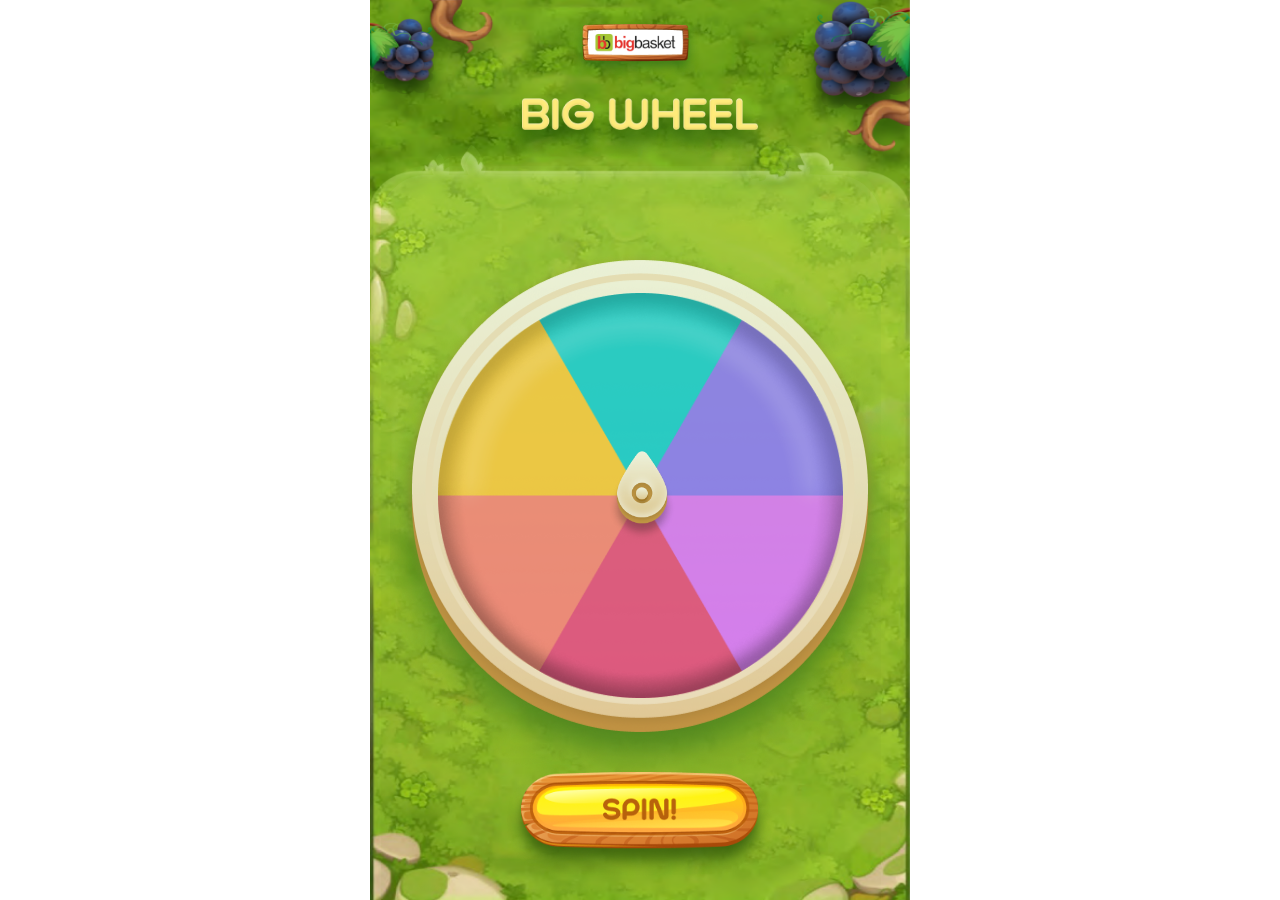
==== index.html @ 1619d9d5 "3rd  commit" ====
<!DOCTYPE html>
<html lang="en">
  <head>
    <meta charset="UTF-8" />
    <meta http-equiv="X-UA-Compatible" content="IE=edge" />
    <meta name="viewport" content="width=device-width, initial-scale=1.0" />
    <link rel="stylesheet" href="./style.css" />
    <title>Big Spin</title>
  </head>
  <body>
    <div class="container">
      <div class="background">
        <img src="./assets/BG.png" alt="background" />
      </div>
      <div class="vector">
        <img src="./assets/Vector.png" alt="vector" />
      </div>
      <div class="mask-group">
        <img src="./assets/Mask Group.png" alt="mask group" />
      </div>

      <div class="bb-logo"><img src="./assets/Big Basket logo.png" /></div>
      <div class="big-wheel-logo">
        <img src="./assets/Big Wheel Logo.png" />
      </div>

      <div class="bg-wheel-static">
        <img src="./assets/BG Wheel - Static.png" alt="bg wheel static" />
      </div>

      <div class="colored-circle">
        <img src="./assets/Colored Circle - Rotates.png" alt="colored circle" />
      </div>

      <div class="upper-shadow">
        <img src="./assets/Upper Shadow - Static.png" alt="upper shadow" />
      </div>

      <div class="spin-button">
        <img src="./assets/Spin Button.png" id="spin-button" alt="spin" />
      </div>

      <div class="centre-pin">
        <img src="./assets/Centre Pin.png" alt="" />
      </div>

      <div class="prize-modal-container">
        <div id="prize-modal">
          <span id="prize-span">0000000</span>
          <button id="spin-again-btn">Spin Again!</button>
        </div>
      </div>
    </div>
    <!-- <div class="container">
      <div class="circle1"></div>
      <div class="circle2"></div>
    </div> -->

    <script src="./script.js"></script>
  </body>
</html>
---- style.css ----
* {
  margin: 0;
  padding: 0;
  box-sizing: border-box;
}

.container {
  width: 100vw;
  height: 100vh;
  /* background: purple; */
  position: relative;
  max-width: 540px;
  /* max-height: 100%; */
  margin: 0 auto;
  overflow: hidden;
}

.container .background img {
  position: absolute;
  top: 0;
  left: 0;
  width: 100vw;
  height: 100%;
  /* max-height: 100%; */
  /* object-fit: contain; */
  max-width: 100%;
  max-height: 100vh;
}

.container .vector {
  position: absolute;
  top: 16%;
  left: 2%;
  width: 100%;
  height: 100%;
  /* background: #ccc; */
  opacity: 0.5;
  z-index: 1;
  overflow: hidden;
  /* background: #fff; */
}

.mask-group {
  position: absolute;
  /* background: #ccc; */
  top: 17%;
  left: 2%;
  width: 100%;
  height: 100%;
  z-index: 2;
}

.bg-wheel-static {
  position: absolute;
  top: 28%;
  left: 0;
  width: 100%;
  height: 60%;
  max-width: 100%;
  max-height: 100%;

  /* background: red; */
}

.bg-wheel-static img {
  object-fit: contain;
  height: 100%;
  width: 100%;
}

.colored-circle {
  position: absolute;
  top: 32.5%;
  left: 10%;
  width: 80%;
  height: 45%;
  max-width: 100%;
  max-height: 100%;
  transition: 2000ms ease-out;
  /* background: green; */
}

.colored-circle img {
  object-fit: contain;
  height: 100%;
  width: 100%;
  /* animation: rotateCircle 1s infinite linear; */
}

@keyframes rotateCircle {
  0% {
    transform: rotate(0deg);
  }
  50% {
    /* transform: rotate(180deg); */
  }
  100% {
    transform: rotate(720deg);
  }
}

.rotating-wheel {
  animation: rotateCircle 1s 1 ease-in-out;
}

.upper-shadow {
  /* background: blue; */
  position: absolute;
  top: 32.5%;
  left: 10%;
  width: 80%;
  height: 45%;
  z-index: 100;
}

.upper-shadow img {
  object-fit: contain;
  height: 100%;
  width: 100%;
}

/* .circle1 {
  background: red;
  position: absolute;
  top: 25%;
  left: 12.5%;
  border-radius: 60%;
  width: 75%;
  height: 50%;
}

.circle2 {
  background: yellow;
  position: absolute;
  top: 26.5%;
  left: 14%;
  border-radius: 60%;
  width: 72%;
  height: 47%;
} */

.bb-logo {
  position: absolute;
  top: 2%;
  left: 50%;
  transform: translateX(-50%);
  /* background: #fff; */
}

.bb-logo img {
  object-fit: cover;
  width: 75%;
  height: 50%;
  margin-left: 10%;
}

.big-wheel-logo {
  position: absolute;
  top: 10.5%;
  left: 50%;
  transform: translateX(-50%);
  /* margin-bottom: 20px; */
}

.big-wheel-logo img {
  object-fit: contain;
  height: 100%;
  width: 100%;
  margin-bottom: 10px;
}

.spin-button {
  position: absolute;
  bottom: 2%;
  left: 50%;
  transform: translateX(-50%);
  cursor: pointer;
  z-index: 10;
}

.spin-button img {
  width: 100%;
  height: 100%;
  object-fit: contain;
  /* z-index: 100; */
  cursor: pointer;
}

.centre-pin {
  position: absolute;
  top: 56%;
  left: 56%;
  transform: translate(-56%, -56%);
}

.centre-pin img {
  height: 60%;
  width: 60%;
  object-fit: contain;
}

@media only screen and (max-width: 500px) {
  .centre-pin {
    /* display: none; */
    position: absolute;
    top: 56%;
    left: 58%;
    transform: translate(-56%, -56%);
  }
}

@media only screen and (max-width: 400px) {
  .centre-pin {
    /* display: none; */
    position: absolute;
    top: 56%;
    left: 58%;
    transform: translate(-56%, -56%);
  }
}

@media only screen and (max-width: 300px) {
  .centre-pin {
    /* display: none; */
    position: absolute;
    top: 56%;
    left: 60%;
    transform: translate(-56%, -56%);
  }
}

/* .prize-modal-container {
  position: absolute;
  top: 0;
  left: 0;
  background: green;
  opacity: 0.7;
  height: 100%;
  width: 100%;
  z-index: 100;
} */

.show-prize-modal {
  position: absolute;
  top: 55%;
  left: 50%;
  transform: translate(-50%, -50%);
  background: #ccc;
  width: 60%;
  height: 50%;
  border-radius: 50%;
  display: flex;
  flex-direction: column;
  justify-content: space-around;
  align-items: center;
  color: #fff;
  font-weight: 600;
  font-size: 24px;
  margin: 0 auto;
  text-align: center;
  /* background: red; */
  z-index: 150;
}

.show-prize-modal button {
  margin: 5px 10px;
  padding: 5px 10px;
  border: 2px solid red;
  border-radius: 10px;
  cursor: pointer;
  /* z-index: 10000; */
}
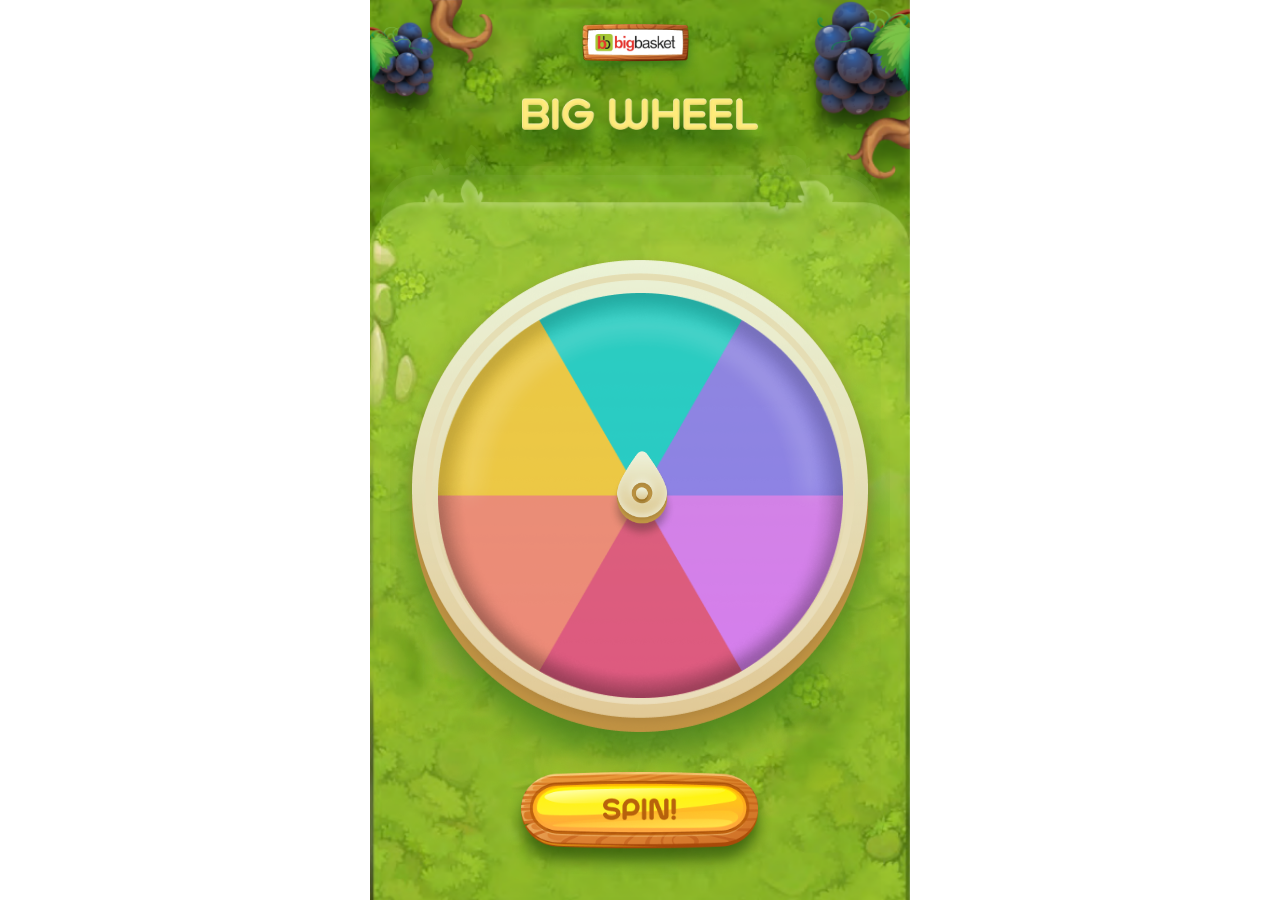
==== commit 1040f8e1: "main page height3  commit" ====
--- a/index.html
+++ b/index.html
@@ -44,17 +44,45 @@
         <img src="./assets/Centre Pin.png" alt="" />
       </div>
 
-      <div class="prize-modal-container">
-        <div id="prize-modal">
-          <span id="prize-span">0000000</span>
-          <button id="spin-again-btn">Spin Again!</button>
+      <div id="modal-container">
+        <div class="modal-background">
+          <div class="modal">
+            <div class="modal-content">
+              <h2>Congrats!</h2>
+              <p>
+                You Won <span id="prize-money"></span><br />
+                <span>off on your next order</span><br />
+                <span>Use Coupon code</span>
+                <span id="coupon-code">XX</span>
+                <img
+                  src="./assets/copy.png"
+                  class="copy-icon"
+                  alt="copy icon"
+                />
+              </p>
+            </div>
+            <svg
+              class="modal-svg"
+              xmlns="http://www.w3.org/2000/svg"
+              width="100%"
+              height="100%"
+              preserveAspectRatio="none"
+            >
+              <rect
+                id="modal-rect"
+                x="0"
+                y="0"
+                fill="none"
+                width="100%"
+                height="100%"
+                rx="3"
+                ry="3"
+              ></rect>
+            </svg>
+          </div>
         </div>
       </div>
     </div>
-    <!-- <div class="container">
-      <div class="circle1"></div>
-      <div class="circle2"></div>
-    </div> -->
 
     <script src="./script.js"></script>
   </body>
--- a/style.css
+++ b/style.css
@@ -1,18 +1,27 @@
+@import url("https://fonts.googleapis.com/css2?family=Ubuntu:wght@300;400&display=swap");
+
 * {
   margin: 0;
   padding: 0;
   box-sizing: border-box;
+  -webkit-tap-highlight-color: rgba(0, 0, 0, 0);
+  -webkit-tap-highlight-color: transparent;
+}
+
+body {
+  height: 100%;
+  overflow: hidden;
 }
 
 .container {
   width: 100vw;
   height: 100vh;
-  /* background: purple; */
   position: relative;
   max-width: 540px;
-  /* max-height: 100%; */
   margin: 0 auto;
   overflow: hidden;
+  /* max-height: 888px; */
+  /* overflow: hidden; */
 }
 
 .container .background img {
@@ -20,11 +29,10 @@
   top: 0;
   left: 0;
   width: 100vw;
-  height: 100%;
-  /* max-height: 100%; */
-  /* object-fit: contain; */
+  /* height: 100vh; */
   max-width: 100%;
-  max-height: 100vh;
+  overflow: hidden;
+  /* max-height: 100vh; */
 }
 
 .container .vector {
@@ -33,21 +41,19 @@
   left: 2%;
   width: 100%;
   height: 100%;
-  /* background: #ccc; */
   opacity: 0.5;
   z-index: 1;
   overflow: hidden;
-  /* background: #fff; */
 }
 
 .mask-group {
   position: absolute;
-  /* background: #ccc; */
   top: 17%;
   left: 2%;
   width: 100%;
   height: 100%;
   z-index: 2;
+  overflow: hidden;
 }
 
 .bg-wheel-static {
@@ -58,8 +64,6 @@
   height: 60%;
   max-width: 100%;
   max-height: 100%;
-
-  /* background: red; */
 }
 
 .bg-wheel-static img {
@@ -76,35 +80,20 @@
   height: 45%;
   max-width: 100%;
   max-height: 100%;
-  transition: 2000ms ease-out;
-  /* background: green; */
+  transition: 7000ms cubic-bezier(0.075, 0.82, 0.165, 1);
 }
 
 .colored-circle img {
   object-fit: contain;
   height: 100%;
   width: 100%;
-  /* animation: rotateCircle 1s infinite linear; */
-}
-
-@keyframes rotateCircle {
-  0% {
-    transform: rotate(0deg);
-  }
-  50% {
-    /* transform: rotate(180deg); */
-  }
-  100% {
-    transform: rotate(720deg);
-  }
 }
 
 .rotating-wheel {
-  animation: rotateCircle 1s 1 ease-in-out;
+  /* animation: rotateCircle 1s 1 ease-in-out; */
 }
 
 .upper-shadow {
-  /* background: blue; */
   position: absolute;
   top: 32.5%;
   left: 10%;
@@ -119,32 +108,11 @@
   width: 100%;
 }
 
-/* .circle1 {
-  background: red;
-  position: absolute;
-  top: 25%;
-  left: 12.5%;
-  border-radius: 60%;
-  width: 75%;
-  height: 50%;
-}
-
-.circle2 {
-  background: yellow;
-  position: absolute;
-  top: 26.5%;
-  left: 14%;
-  border-radius: 60%;
-  width: 72%;
-  height: 47%;
-} */
-
 .bb-logo {
   position: absolute;
   top: 2%;
   left: 50%;
   transform: translateX(-50%);
-  /* background: #fff; */
 }
 
 .bb-logo img {
@@ -159,7 +127,6 @@
   top: 10.5%;
   left: 50%;
   transform: translateX(-50%);
-  /* margin-bottom: 20px; */
 }
 
 .big-wheel-logo img {
@@ -176,13 +143,23 @@
   transform: translateX(-50%);
   cursor: pointer;
   z-index: 10;
+  outline: none;
+  background: transparent;
+}
+
+/* Fix This */
+.spin-button:focus,
+.spin-button:hover {
+  outline: none !important;
+  background: transparent;
+  color: #fff;
+  box-shadow: none;
 }
 
 .spin-button img {
   width: 100%;
   height: 100%;
   object-fit: contain;
-  /* z-index: 100; */
   cursor: pointer;
 }
 
@@ -199,9 +176,10 @@
   object-fit: contain;
 }
 
+/* Media queries for the centre pin */
+
 @media only screen and (max-width: 500px) {
   .centre-pin {
-    /* display: none; */
     position: absolute;
     top: 56%;
     left: 58%;
@@ -211,7 +189,6 @@
 
 @media only screen and (max-width: 400px) {
   .centre-pin {
-    /* display: none; */
     position: absolute;
     top: 56%;
     left: 58%;
@@ -221,7 +198,6 @@
 
 @media only screen and (max-width: 300px) {
   .centre-pin {
-    /* display: none; */
     position: absolute;
     top: 56%;
     left: 60%;
@@ -229,44 +205,442 @@
   }
 }
 
-/* .prize-modal-container {
-  position: absolute;
+/* Media Queries for the prize modal */
+
+@media only screen and (max-width: 300px) {
+}
+
+@media only screen and (max-width: 400px) {
+}
+
+@media only screen and (max-width: 500px) {
+}
+
+/* new modal */
+html.modal-active,
+body.modal-active {
+  overflow: hidden;
+}
+#modal-container {
+  position: fixed;
+  display: table;
+  height: 100%;
+  width: 100%;
   top: 0;
   left: 0;
-  background: green;
-  opacity: 0.7;
-  height: 100%;
-  width: 100%;
-  z-index: 100;
-} */
-
-.show-prize-modal {
-  position: absolute;
-  top: 55%;
-  left: 50%;
-  transform: translate(-50%, -50%);
-  background: #ccc;
-  width: 60%;
-  height: 50%;
-  border-radius: 50%;
+  transform: scale(0);
+  z-index: 10000;
+}
+
+#modal-container.six {
+  transform: scale(1);
+}
+#modal-container.six .modal-background {
+  background: rgba(0, 0, 0, 0);
+  animation: fadeIn 0.5s cubic-bezier(0.165, 0.84, 0.44, 1) forwards;
+}
+#modal-container.six .modal-background .modal {
+  background-color: transparent;
+  animation: modalFadeIn 0.5s 0.8s cubic-bezier(0.165, 0.84, 0.44, 1) forwards;
+}
+#modal-container.six .modal-background .modal h2,
+#modal-container.six .modal-background .modal p {
+  opacity: 0;
+  position: relative;
+  animation: modalContentFadeIn 0.5s 1s cubic-bezier(0.165, 0.84, 0.44, 1)
+    forwards;
+  z-index: 100000;
+}
+#modal-container.six .modal-background .modal .modal-svg rect {
+  animation: sketchIn 0.5s 0.3s cubic-bezier(0.165, 0.84, 0.44, 1) forwards;
+}
+#modal-container.six.out {
+  animation: quickScaleDown 0s 0.5s linear forwards;
+}
+#modal-container.six.out .modal-background {
+  animation: fadeOut 0.5s cubic-bezier(0.165, 0.84, 0.44, 1) forwards;
+}
+#modal-container.six.out .modal-background .modal {
+  animation: modalFadeOut 0.5s cubic-bezier(0.165, 0.84, 0.44, 1) forwards;
+}
+#modal-container.six.out .modal-background .modal h2,
+#modal-container.six.out .modal-background .modal p {
+  animation: modalContentFadeOut 0.5s cubic-bezier(0.165, 0.84, 0.44, 1)
+    forwards;
+}
+#modal-container.six.out .modal-background .modal .modal-svg rect {
+  animation: sketchOut 0.5s cubic-bezier(0.165, 0.84, 0.44, 1) forwards;
+}
+
+#modal-container .modal-background {
+  display: table-cell;
+  background: rgba(0, 0, 0, 0.8);
+  text-align: center;
+  vertical-align: middle;
+}
+#modal-container .modal-background .modal {
+  background: white;
+  padding: 50px;
+  display: inline-block;
+  border-radius: 3px;
+  font-weight: 300;
+  position: relative;
+}
+#modal-container .modal-background .modal h2 {
+  font-size: 25px;
+  line-height: 25px;
+  margin-bottom: 15px;
+}
+#modal-container .modal-background .modal p {
+  font-size: 18px;
+  line-height: 22px;
+}
+
+.copy-icon {
+  height: 22px;
+  width: 22px;
+}
+
+#modal-container .modal-background .modal .modal-svg {
+  position: absolute;
+  top: 0;
+  left: 0;
+  height: 100%;
+  width: 100%;
+  border-radius: 3px;
+}
+#modal-container .modal-background .modal .modal-svg rect {
+  stroke: #fff;
+  stroke-width: 2px;
+  stroke-dasharray: 778;
+  stroke-dashoffset: 778;
+}
+
+.modal-content {
   display: flex;
   flex-direction: column;
-  justify-content: space-around;
-  align-items: center;
-  color: #fff;
-  font-weight: 600;
-  font-size: 24px;
-  margin: 0 auto;
-  text-align: center;
-  /* background: red; */
-  z-index: 150;
-}
-
-.show-prize-modal button {
-  margin: 5px 10px;
-  padding: 5px 10px;
-  border: 2px solid red;
-  border-radius: 10px;
-  cursor: pointer;
-  /* z-index: 10000; */
-}
+}
+
+@keyframes unfoldIn {
+  0% {
+    transform: scaleY(0.005) scaleX(0);
+  }
+  50% {
+    transform: scaleY(0.005) scaleX(1);
+  }
+  100% {
+    transform: scaleY(1) scaleX(1);
+  }
+}
+@keyframes unfoldOut {
+  0% {
+    transform: scaleY(1) scaleX(1);
+  }
+  50% {
+    transform: scaleY(0.005) scaleX(1);
+  }
+  100% {
+    transform: scaleY(0.005) scaleX(0);
+  }
+}
+@keyframes zoomIn {
+  0% {
+    transform: scale(0);
+  }
+  100% {
+    transform: scale(1);
+  }
+}
+@keyframes zoomOut {
+  0% {
+    transform: scale(1);
+  }
+  100% {
+    transform: scale(0);
+  }
+}
+@keyframes fadeIn {
+  0% {
+    background: rgba(0, 0, 0, 0);
+  }
+  100% {
+    background: rgba(0, 0, 0, 0.7);
+  }
+}
+
+/* No. 1 */
+
+@keyframes fadeOut {
+  0% {
+    background: rgba(0, 0, 0, 0.7);
+  }
+  100% {
+    background: rgba(0, 0, 0, 0);
+  }
+}
+@keyframes scaleUp {
+  0% {
+    transform: scale(0.8) translateY(1000px);
+    opacity: 0;
+  }
+  100% {
+    transform: scale(1) translateY(0px);
+    opacity: 1;
+  }
+}
+@keyframes scaleDown {
+  0% {
+    transform: scale(1) translateY(0px);
+    opacity: 1;
+  }
+  100% {
+    transform: scale(0.8) translateY(1000px);
+    opacity: 0;
+  }
+}
+@keyframes scaleBack {
+  0% {
+    transform: scale(1);
+  }
+  100% {
+    transform: scale(0.85);
+  }
+}
+@keyframes scaleForward {
+  0% {
+    transform: scale(0.85);
+  }
+  100% {
+    transform: scale(1);
+  }
+}
+
+/* No. 2 */
+
+@keyframes quickScaleDown {
+  0% {
+    transform: scale(1);
+  }
+  99.9% {
+    transform: scale(1);
+  }
+  100% {
+    transform: scale(0);
+  }
+}
+@keyframes slideUpLarge {
+  0% {
+    transform: translateY(0%);
+  }
+  100% {
+    transform: translateY(-100%);
+  }
+}
+@keyframes slideDownLarge {
+  0% {
+    transform: translateY(-100%);
+  }
+  100% {
+    transform: translateY(0%);
+  }
+}
+@keyframes moveUp {
+  0% {
+    transform: translateY(150px);
+  }
+  100% {
+    transform: translateY(0);
+  }
+}
+@keyframes moveDown {
+  0% {
+    transform: translateY(0px);
+  }
+  100% {
+    transform: translateY(150px);
+  }
+}
+@keyframes blowUpContent {
+  0% {
+    transform: scale(1);
+    opacity: 1;
+  }
+  99.9% {
+    transform: scale(2);
+    opacity: 0;
+  }
+  100% {
+    transform: scale(0);
+  }
+}
+@keyframes blowUpContentTwo {
+  0% {
+    transform: scale(2);
+    opacity: 0;
+  }
+  100% {
+    transform: scale(1);
+    opacity: 1;
+  }
+}
+@keyframes blowUpModal {
+  0% {
+    transform: scale(0);
+  }
+  100% {
+    transform: scale(1);
+  }
+}
+@keyframes blowUpModalTwo {
+  0% {
+    transform: scale(1);
+    opacity: 1;
+  }
+  100% {
+    transform: scale(0);
+    opacity: 0;
+  }
+}
+@keyframes roadRunnerIn {
+  0% {
+    transform: translateX(-1500px) skewX(30deg) scaleX(1.3);
+  }
+  70% {
+    transform: translateX(30px) skewX(0deg) scaleX(0.9);
+  }
+  100% {
+    transform: translateX(0px) skewX(0deg) scaleX(1);
+  }
+}
+@keyframes roadRunnerOut {
+  0% {
+    transform: translateX(0px) skewX(0deg) scaleX(1);
+  }
+  30% {
+    transform: translateX(-30px) skewX(-5deg) scaleX(0.9);
+  }
+  100% {
+    transform: translateX(1500px) skewX(30deg) scaleX(1.3);
+  }
+}
+
+/* No. 3 */
+
+@keyframes sketchIn {
+  0% {
+    stroke-dashoffset: 778;
+  }
+  100% {
+    stroke-dashoffset: 0;
+  }
+}
+
+/* No. 4 */
+
+@keyframes sketchOut {
+  0% {
+    stroke-dashoffset: 0;
+  }
+  100% {
+    stroke-dashoffset: 778;
+  }
+}
+
+/* No. 5 */
+
+@keyframes modalFadeIn {
+  0% {
+    background-color: transparent;
+  }
+  100% {
+    background-color: white;
+  }
+}
+
+/* No. 6 */
+
+@keyframes modalFadeOut {
+  0% {
+    background-color: white;
+  }
+  100% {
+    background-color: transparent;
+  }
+}
+
+/* No. 7 */
+
+@keyframes modalContentFadeIn {
+  0% {
+    opacity: 0;
+    top: -20px;
+  }
+  100% {
+    opacity: 1;
+    top: 0;
+  }
+}
+
+/* No. 8 */
+
+@keyframes modalContentFadeOut {
+  0% {
+    opacity: 1;
+    top: 0px;
+  }
+  100% {
+    opacity: 0;
+    top: -20px;
+  }
+}
+@keyframes bondJamesBond {
+  0% {
+    transform: translateX(1000px);
+  }
+  80% {
+    transform: translateX(0px);
+    border-radius: 75px;
+    height: 75px;
+    width: 75px;
+  }
+  90% {
+    border-radius: 3px;
+    height: 182px;
+    width: 247px;
+  }
+  100% {
+    border-radius: 3px;
+    height: 162px;
+    width: 227px;
+  }
+}
+@keyframes killShot {
+  0% {
+    transform: translateY(0) rotate(0deg);
+    opacity: 1;
+  }
+  100% {
+    transform: translateY(300px) rotate(45deg);
+    opacity: 0;
+  }
+}
+@keyframes fadeToRed {
+  0% {
+    background-color: rgba(0, 0, 0, 0.6);
+  }
+  100% {
+    background-color: rgba(255, 0, 0, 0.8);
+  }
+}
+@keyframes slowFade {
+  0% {
+    opacity: 1;
+  }
+  99.9% {
+    opacity: 0;
+    transform: scale(1);
+  }
+  100% {
+    transform: scale(0);
+  }
+}
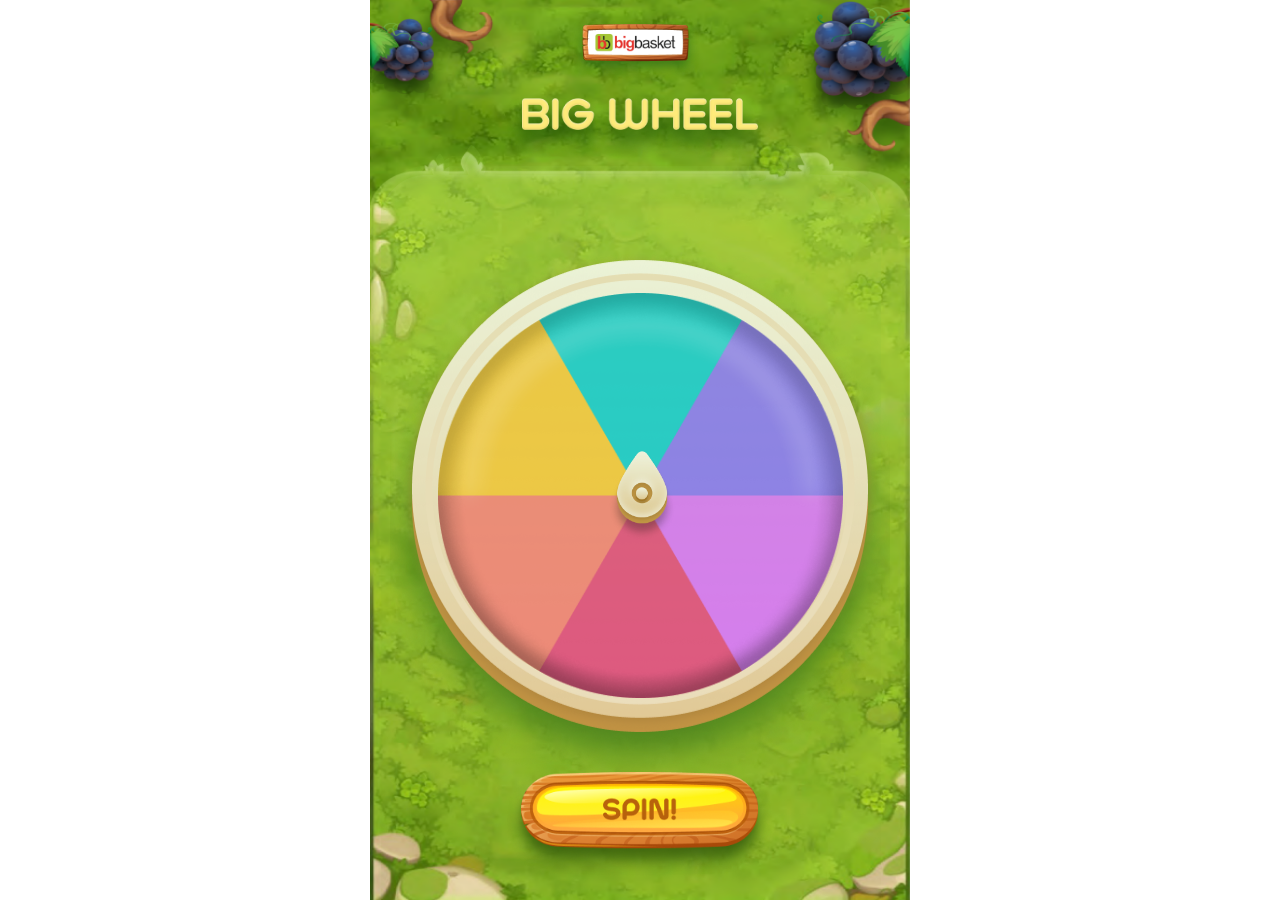
==== commit 9d568ceb: "main modal color  commit" ====
--- a/index.html
+++ b/index.html
@@ -55,7 +55,7 @@
                 <span>Use Coupon code</span>
                 <span id="coupon-code">XX</span>
                 <img
-                  src="./assets/copy.png"
+                  src="./assets/copy1.png"
                   class="copy-icon"
                   alt="copy icon"
                 />
--- a/style.css
+++ b/style.css
@@ -29,10 +29,10 @@
   top: 0;
   left: 0;
   width: 100vw;
-  /* height: 100vh; */
+  height: 100%;
+  max-height: 100vh;
   max-width: 100%;
   overflow: hidden;
-  /* max-height: 100vh; */
 }
 
 .container .vector {
@@ -290,15 +290,19 @@
   font-size: 25px;
   line-height: 25px;
   margin-bottom: 15px;
+  color: #fff;
 }
 #modal-container .modal-background .modal p {
   font-size: 18px;
   line-height: 22px;
+  color: #fff;
 }
 
 .copy-icon {
   height: 22px;
   width: 22px;
+  cursor: pointer;
+  color: #fff;
 }
 
 #modal-container .modal-background .modal .modal-svg {
